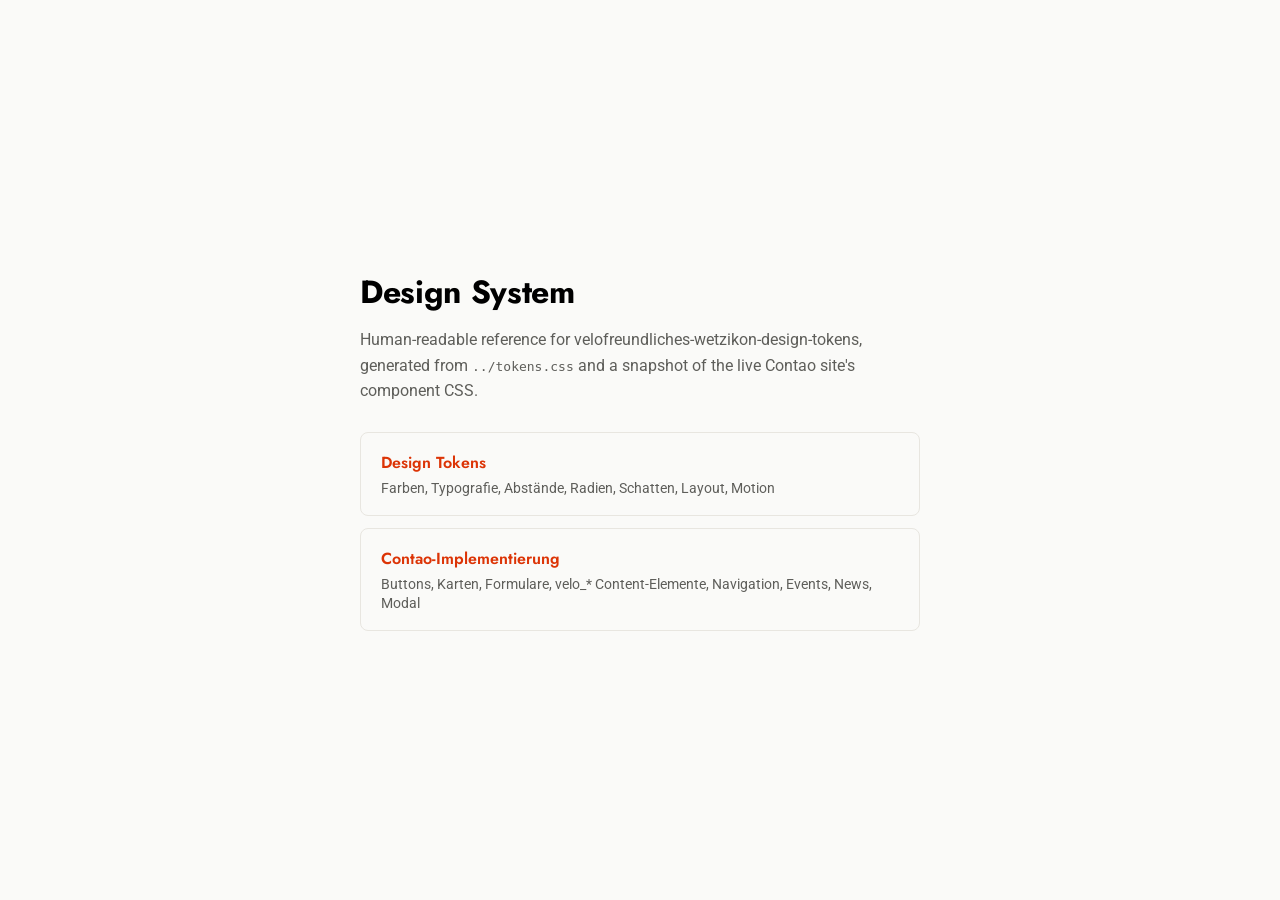
==== design-system/index.html @ 37d7fbe5 "Design system and examples, current version" ====
<!DOCTYPE html>
<html lang="de">
<head>
<meta charset="UTF-8">
<meta name="viewport" content="width=device-width, initial-scale=1.0">
<title>Design System — Velofreundliches Wetzikon</title>
<link href="https://fonts.googleapis.com/css2?family=Jost:wght@600;700&family=Roboto:wght@400;500&display=swap" rel="stylesheet">
<link rel="stylesheet" href="../tokens.css">
<style>
  body {
    margin: 0; min-height: 100vh; display: flex; align-items: center; justify-content: center;
    font-family: var(--font-body); background: var(--color-background); color: var(--color-text);
  }
  .wrap { max-width: 560px; padding: 48px 32px; }
  h1 { font-family: var(--font-display); font-weight: 700; font-size: 32px; margin: 0 0 12px; letter-spacing: var(--tracking-tight); }
  p { color: var(--color-text-muted); line-height: 1.6; margin: 0 0 28px; }
  .links { display: flex; flex-direction: column; gap: 12px; }
  a.card {
    display: block; padding: 18px 20px; border: 1px solid var(--color-border); border-radius: var(--radius-md);
    text-decoration: none; color: var(--color-text); transition: border-color 180ms, box-shadow 180ms;
  }
  a.card:hover { border-color: var(--color-primary); box-shadow: var(--shadow-md); }
  a.card b { font-family: var(--font-display); font-weight: 600; color: var(--color-primary); display: block; margin-bottom: 4px; }
  a.card span { font-size: 14px; color: var(--color-text-muted); }
</style>
</head>
<body>
  <div class="wrap">
    <h1>Design System</h1>
    <p>Human-readable reference for velofreundliches-wetzikon-design-tokens, generated from
       <code>../tokens.css</code> and a snapshot of the live Contao site's component CSS.</p>
    <div class="links">
      <a class="card" href="tokens.html"><b>Design Tokens</b><span>Farben, Typografie, Abstände, Radien, Schatten, Layout, Motion</span></a>
      <a class="card" href="contao-implementation.html"><b>Contao-Implementierung</b><span>Buttons, Karten, Formulare, velo_* Content-Elemente, Navigation, Events, News, Modal</span></a>
    </div>
  </div>
</body>
</html>
---- tokens.css ----
/*
 * Velofreundliches Wetzikon — Design Tokens
 * Palette B — Primary #dc3406
 *
 * CANONICAL SOURCE. This file is the master copy of the design tokens shared across
 * velofreundliches-wetzikon repositories (the public Contao site + frontend additions, and the
 * backend/admin app). Consuming repos vendor a COPY of this block — see README.md for the
 * sync workflow. Do not edit a vendored copy and consider it authoritative; change it here first.
 *
 * Imported verbatim (2026-08-17) from the public site's
 * files/themes/velo/css/colors_and_type.css :root block, which was the de-facto source of
 * truth before this repository existed.
 */

:root {
  /* ---- Brand ---- */
  --color-primary:        #dc3406;
  --color-primary-hover:  #c32d05;
  --color-primary-press:  #a82704;
  --color-primary-tint:   #fbe7df;

  --color-secondary:       #000000;
  --color-secondary-hover: #1a1a1a;

  --color-accent:          #fdd003; /* yellow — eyebrow on dark only */

  --color-success:        #296310;
  --color-success-dark:   #225210;
  --color-success-tint:   #e6efe0;
  --color-danger:         #a82704;

  /* ---- Neutrals ---- */
  --color-background:     #fafaf8;
  --color-surface:        #ffffff;
  --color-surface-2:      #f4f3ef;
  --color-border:         #e8e6e0;
  --color-border-strong:  #cfcdc6;
  --color-text:           #000000;
  --color-text-muted:     #5e5e5a;
  --color-muted:          #8a8a86;
  --color-label-muted:    #6b6b67;

  /* ---- Rating scale (semantic, never brand) ---- */
  --color-rate-1: #b91c1c;
  --color-rate-2: #ea580c;
  --color-rate-3: #ca8a04;
  --color-rate-4: #65a30d;
  --color-rate-5: #15803d;

  /* ---- Focus / validation rings ---- */
  --focus-ring:    rgba(220,52,6,0.15);
  --success-ring:  rgba(41,99,16,0.12);
  --danger-tint:   rgba(220,52,6,0.12);

  /* ---- Type ---- */
  --font-display: 'Jost', 'Helvetica Neue', Helvetica, Arial, sans-serif;
  --font-body:    'Roboto', 'Helvetica Neue', Helvetica, Arial, sans-serif;

  --text-xs:   12px;
  --text-sm:   14px;
  --text-base: 16px;
  --text-lg:   18px;
  --text-xl:   22px;
  --text-2xl:  28px;
  --text-3xl:  36px;
  --text-4xl:  48px;
  --text-5xl:  64px;
  --text-6xl:  80px;

  --lh-tight:   1.05;
  --lh-snug:    1.2;
  --lh-normal:  1.45;
  --lh-relaxed: 1.6;

  --tracking-tight: -0.01em;
  --tracking-wide:   0.08em;

  /* ---- Spacing (8px grid) ---- */
  --space-1:  4px;
  --space-2:  8px;
  --space-3:  12px;
  --space-4:  16px;
  --space-5:  24px;
  --space-6:  32px;
  --space-7:  48px;
  --space-8:  64px;
  --space-9:  96px;
  --space-10: 128px;

  /* ---- Radii ---- */
  --radius-sm:   4px;
  --radius-md:   8px;
  --radius-lg:   12px;
  --radius-full: 999px;

  /* ---- Shadows ---- */
  --shadow-sm: 0 1px 2px rgba(0,0,0,0.04);
  --shadow-md: 0 1px 2px rgba(0,0,0,0.04), 0 2px 8px rgba(0,0,0,0.04);
  --shadow-lg: 0 2px 4px rgba(0,0,0,0.04), 0 8px 24px rgba(0,0,0,0.06);

  /* ---- Layout ---- */
  --max-w:           1400px;
  --container-prose: 680px;
  --nav-h:           72px;
  --gutter:          20px;

  /* ---- Motion ---- */
  --ease:     cubic-bezier(.2,.7,.3,1);
  --dur-fast: 120ms;
  --dur:      180ms;
  --dur-slow: 280ms;

  /* ---- Nav breakpoint (read by accessible-nav JS, unitless integer) ---- */
  --nav-breakpoint: 960;
}
@media (min-width: 600px) { :root { --gutter: 32px; } }
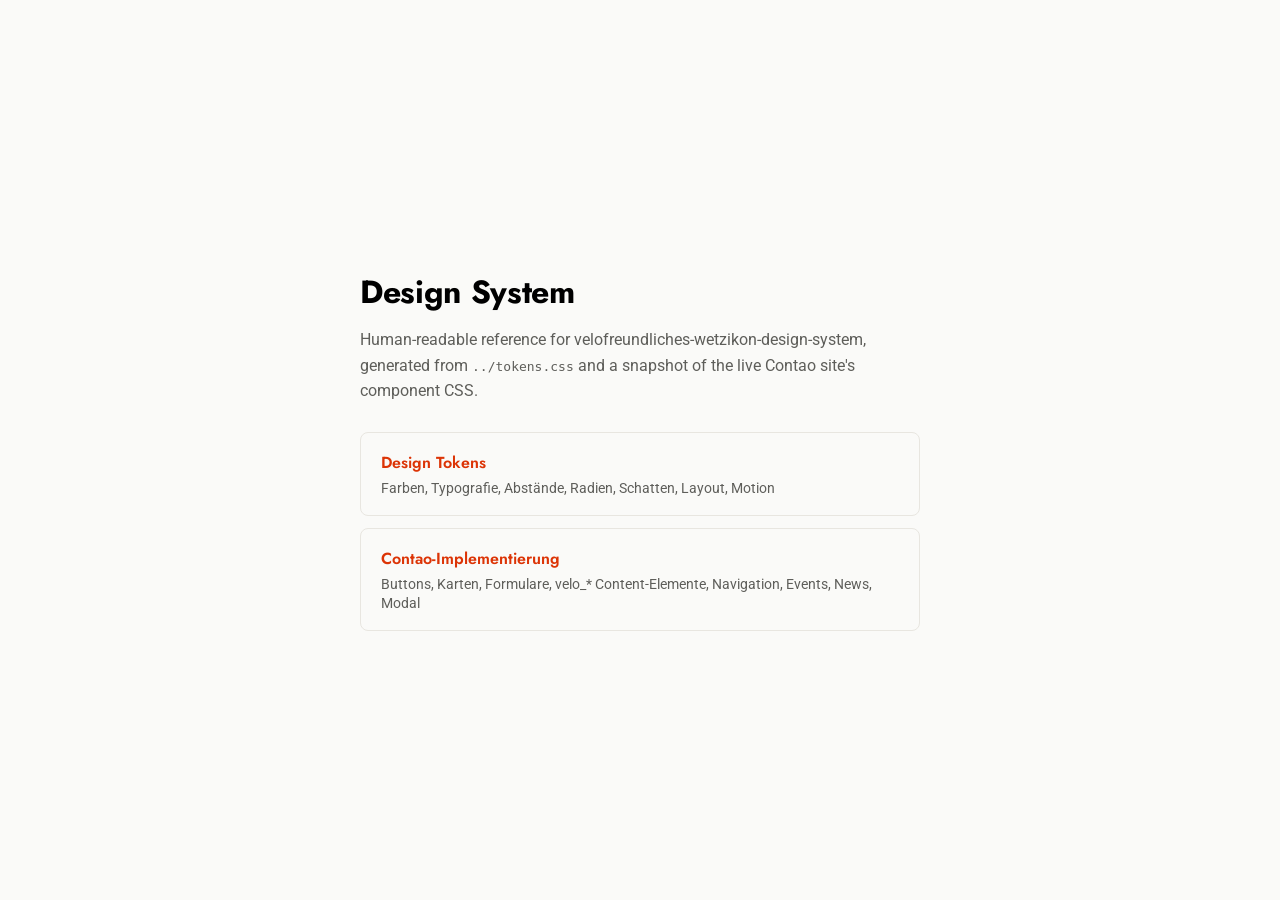
==== commit 62a7d0ea: "Minor updates, Contao repo name changed" ====
--- a/design-system/index.html
+++ b/design-system/index.html
@@ -27,7 +27,7 @@
 <body>
   <div class="wrap">
     <h1>Design System</h1>
-    <p>Human-readable reference for velofreundliches-wetzikon-design-tokens, generated from
+    <p>Human-readable reference for velofreundliches-wetzikon-design-system, generated from
        <code>../tokens.css</code> and a snapshot of the live Contao site's component CSS.</p>
     <div class="links">
       <a class="card" href="tokens.html"><b>Design Tokens</b><span>Farben, Typografie, Abstände, Radien, Schatten, Layout, Motion</span></a>
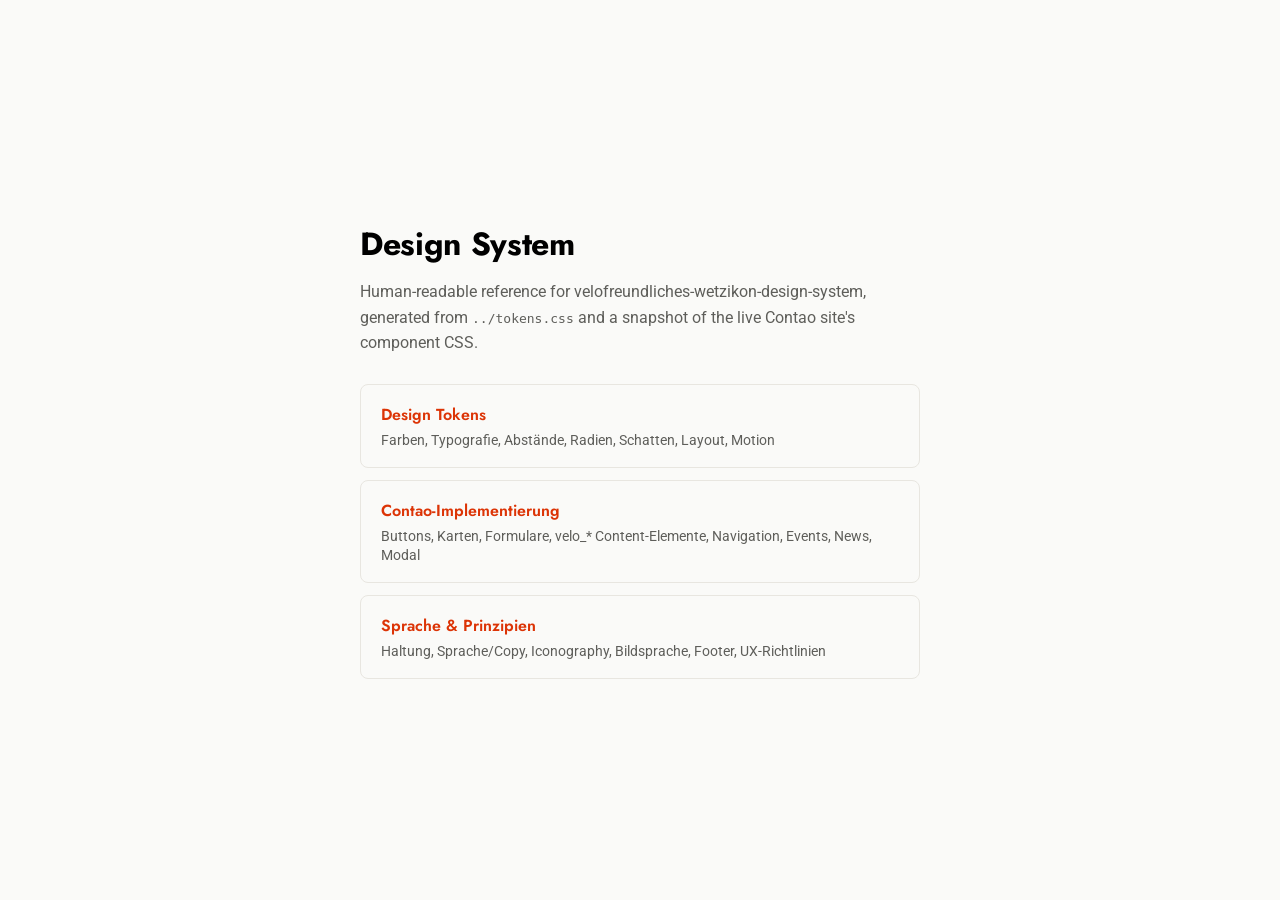
==== commit b85bafda: "Update design resources (migrated from the Contao repository) + updated change log" ====
--- a/design-system/index.html
+++ b/design-system/index.html
@@ -32,6 +32,7 @@
     <div class="links">
       <a class="card" href="tokens.html"><b>Design Tokens</b><span>Farben, Typografie, Abstände, Radien, Schatten, Layout, Motion</span></a>
       <a class="card" href="contao-implementation.html"><b>Contao-Implementierung</b><span>Buttons, Karten, Formulare, velo_* Content-Elemente, Navigation, Events, News, Modal</span></a>
+      <a class="card" href="brand-voice.html"><b>Sprache &amp; Prinzipien</b><span>Haltung, Sprache/Copy, Iconography, Bildsprache, Footer, UX-Richtlinien</span></a>
     </div>
   </div>
 </body>
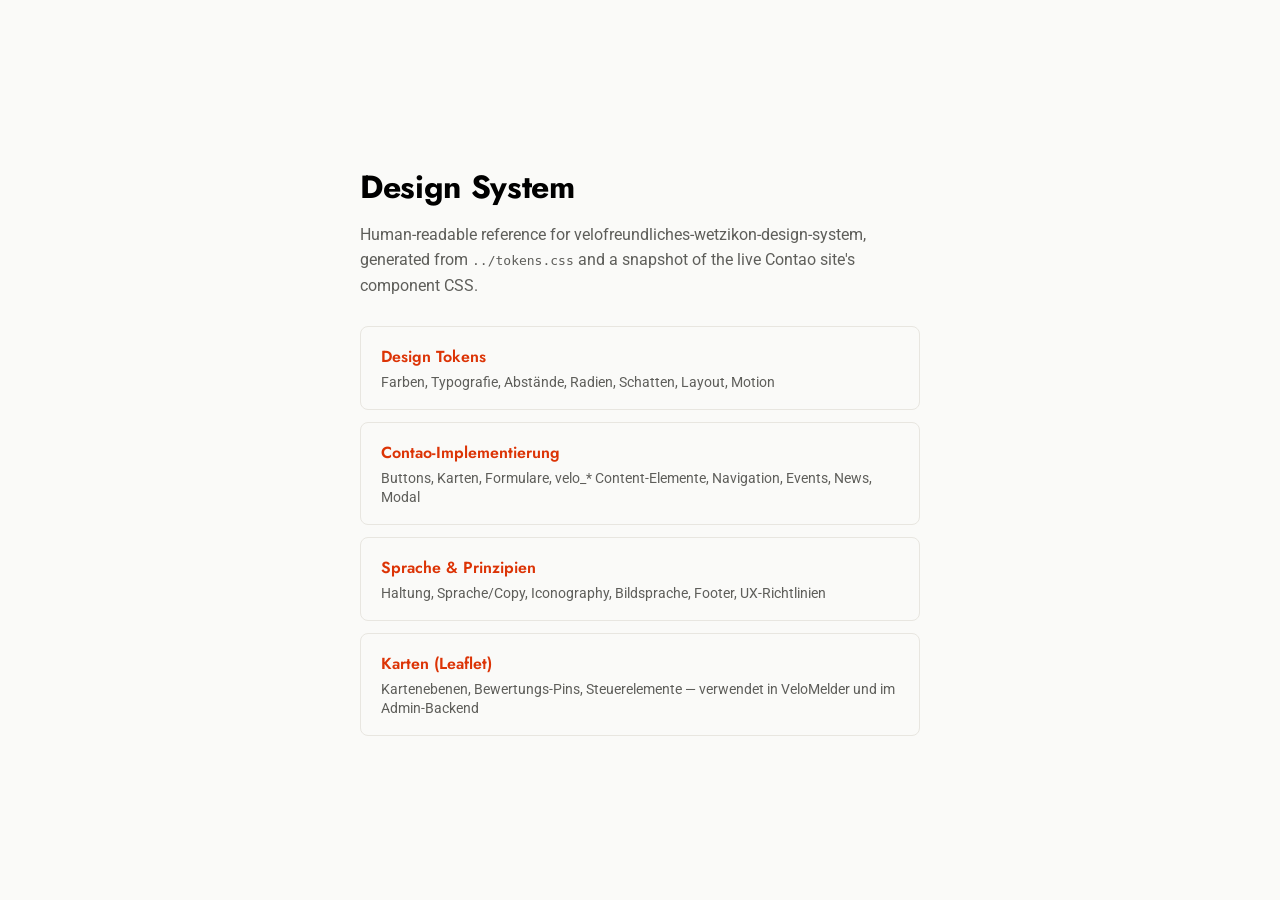
==== commit 19afcc33: "Adds map styles" ====
--- a/design-system/index.html
+++ b/design-system/index.html
@@ -33,6 +33,7 @@
       <a class="card" href="tokens.html"><b>Design Tokens</b><span>Farben, Typografie, Abstände, Radien, Schatten, Layout, Motion</span></a>
       <a class="card" href="contao-implementation.html"><b>Contao-Implementierung</b><span>Buttons, Karten, Formulare, velo_* Content-Elemente, Navigation, Events, News, Modal</span></a>
       <a class="card" href="brand-voice.html"><b>Sprache &amp; Prinzipien</b><span>Haltung, Sprache/Copy, Iconography, Bildsprache, Footer, UX-Richtlinien</span></a>
+      <a class="card" href="map.html"><b>Karten (Leaflet)</b><span>Kartenebenen, Bewertungs-Pins, Steuerelemente — verwendet in VeloMelder und im Admin-Backend</span></a>
     </div>
   </div>
 </body>
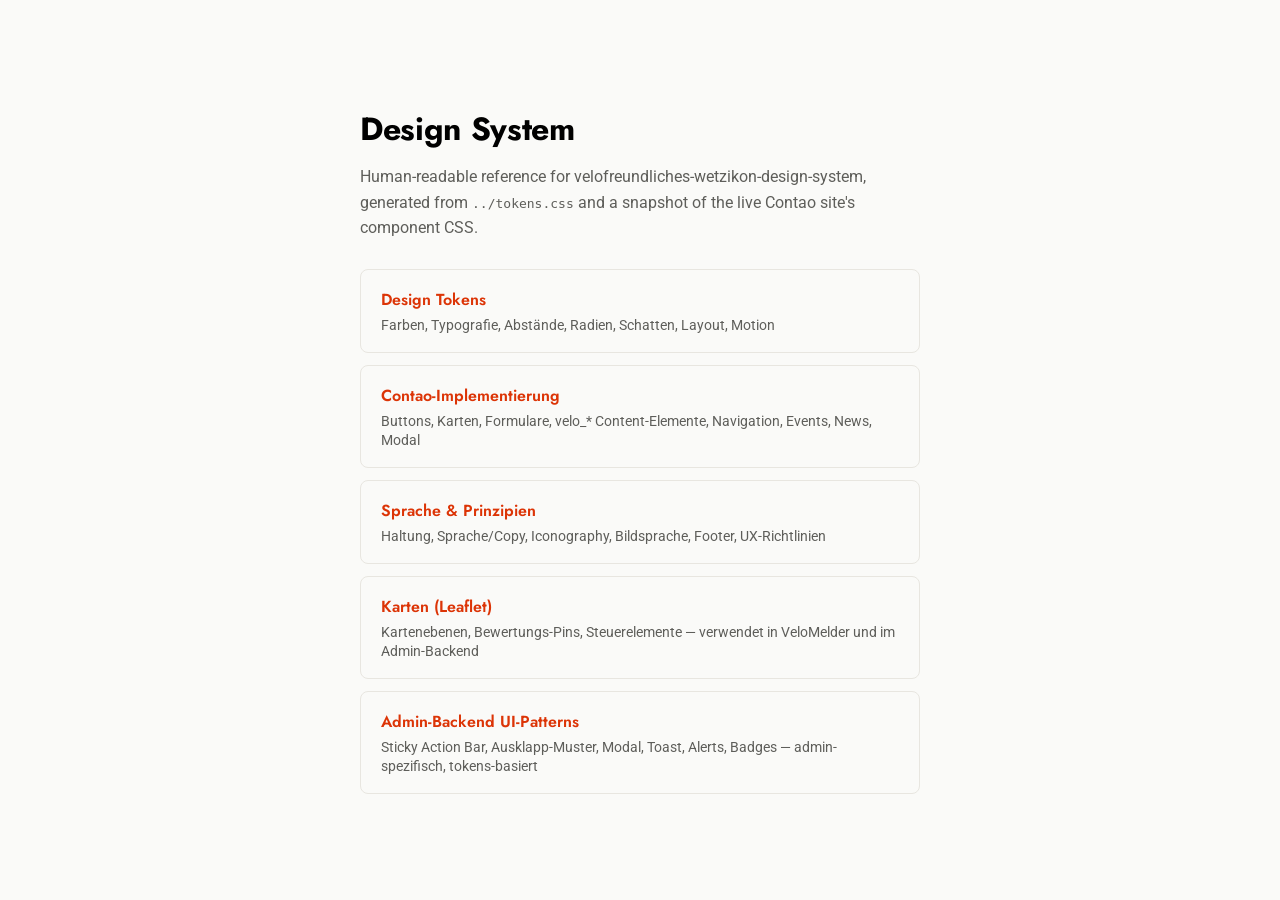
==== commit e6196632: "Adds patterns for the private backend implementation" ====
--- a/design-system/index.html
+++ b/design-system/index.html
@@ -34,6 +34,7 @@
       <a class="card" href="contao-implementation.html"><b>Contao-Implementierung</b><span>Buttons, Karten, Formulare, velo_* Content-Elemente, Navigation, Events, News, Modal</span></a>
       <a class="card" href="brand-voice.html"><b>Sprache &amp; Prinzipien</b><span>Haltung, Sprache/Copy, Iconography, Bildsprache, Footer, UX-Richtlinien</span></a>
       <a class="card" href="map.html"><b>Karten (Leaflet)</b><span>Kartenebenen, Bewertungs-Pins, Steuerelemente — verwendet in VeloMelder und im Admin-Backend</span></a>
+      <a class="card" href="admin-patterns.html"><b>Admin-Backend UI-Patterns</b><span>Sticky Action Bar, Ausklapp-Muster, Modal, Toast, Alerts, Badges — admin-spezifisch, tokens-basiert</span></a>
     </div>
   </div>
 </body>
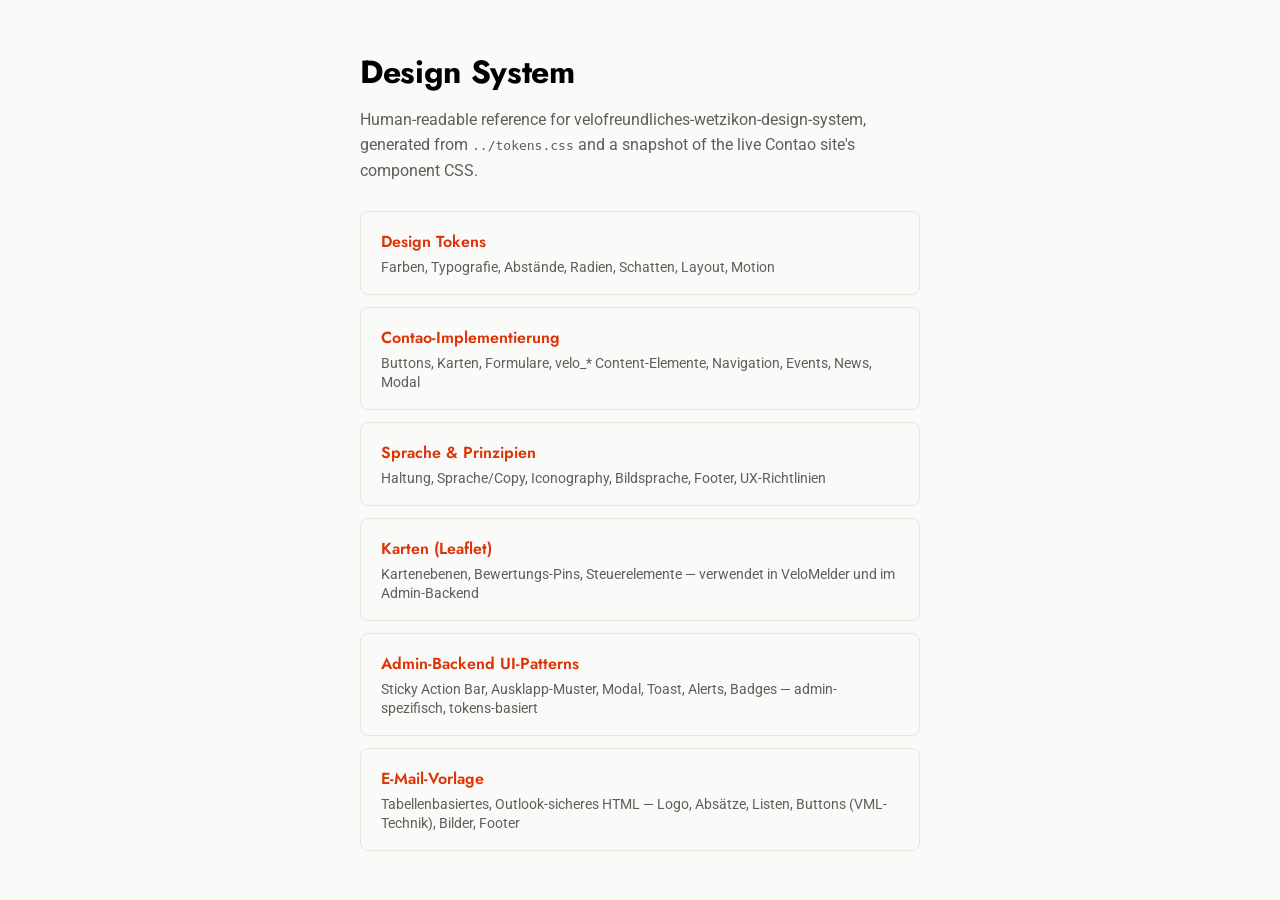
==== commit 6ea2e079: "Adds specifications for emails (html + text)" ====
--- a/design-system/index.html
+++ b/design-system/index.html
@@ -35,6 +35,7 @@
       <a class="card" href="brand-voice.html"><b>Sprache &amp; Prinzipien</b><span>Haltung, Sprache/Copy, Iconography, Bildsprache, Footer, UX-Richtlinien</span></a>
       <a class="card" href="map.html"><b>Karten (Leaflet)</b><span>Kartenebenen, Bewertungs-Pins, Steuerelemente — verwendet in VeloMelder und im Admin-Backend</span></a>
       <a class="card" href="admin-patterns.html"><b>Admin-Backend UI-Patterns</b><span>Sticky Action Bar, Ausklapp-Muster, Modal, Toast, Alerts, Badges — admin-spezifisch, tokens-basiert</span></a>
+      <a class="card" href="email.html"><b>E-Mail-Vorlage</b><span>Tabellenbasiertes, Outlook-sicheres HTML — Logo, Absätze, Listen, Buttons (VML-Technik), Bilder, Footer</span></a>
     </div>
   </div>
 </body>
